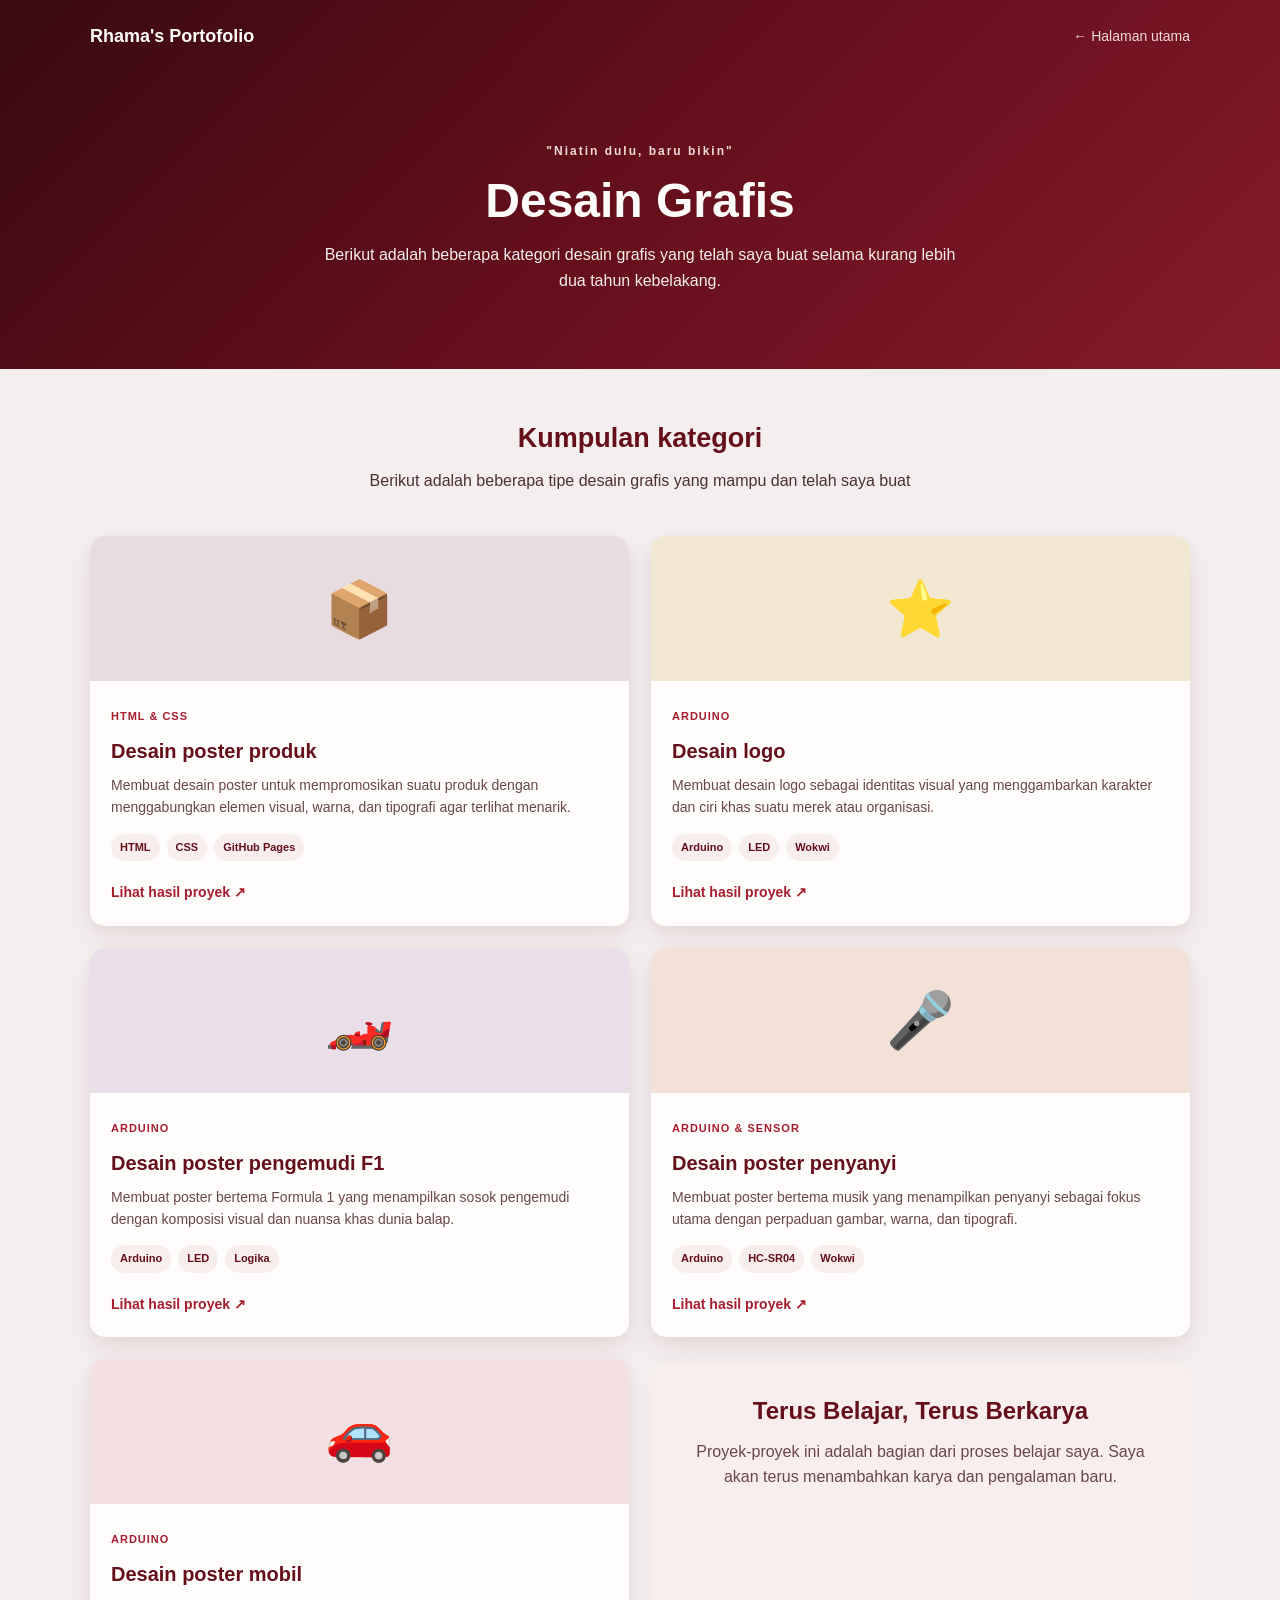
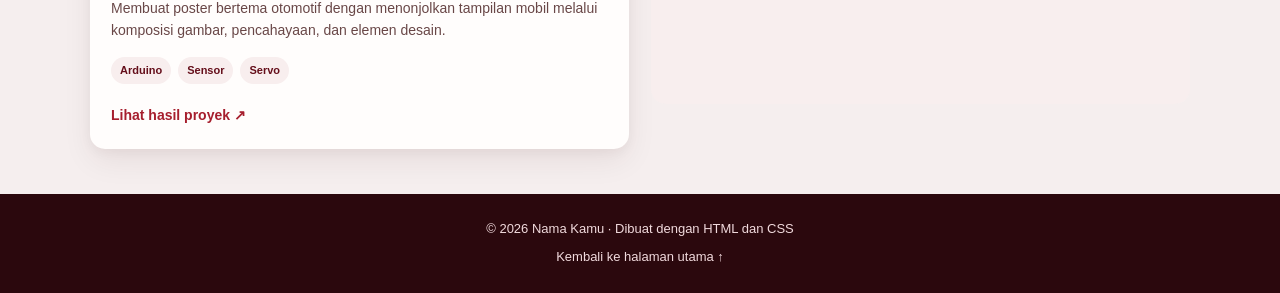
==== desaingrafis.html @ d7958106 "Add files via upload" ====
<!DOCTYPE html>
<html lang="id">
<head>
  <meta charset="UTF-8">
  <meta name="viewport" content="width=device-width, initial-scale=1.0">
  <meta name="description" content="Kumpulan proyek Informatika saya.">
  <title>Proyek Informatika Saya</title>
  <link rel="stylesheet" href="style-premium.css">
</head>
<body>
  <header class="site-header">
    <nav class="navbar">
      <a class="brand" href="index.html">Rhama's Portofolio</a>
      <a class="back-link" href="index.html">← Halaman utama</a>
    </nav>
    <div class="hero">
      <span class="eyebrow">"Niatin dulu, baru bikin"</span>
      <h1>Desain Grafis</h1>
      <p>Berikut adalah beberapa kategori desain grafis yang telah saya buat selama kurang lebih dua tahun kebelakang.</p>
    </div>
  </header>

  <main class="container">
    <section class="intro">
      <h2>Kumpulan kategori</h2>
      <p>Berikut adalah beberapa tipe desain grafis yang mampu dan telah saya buat</p>
    </section>

    <section class="project-grid" aria-label="Daftar proyek Informatika">
      <article class="project-card">
        <div class="project-visual visual-blue"><span>📦</span></div>
        <div class="project-content">
          <span class="category">HTML &amp; CSS</span><h3>Desain poster produk</h3>
          <p>Membuat desain poster untuk mempromosikan suatu produk dengan menggabungkan elemen visual, warna, dan tipografi agar terlihat menarik.</p>
          <div class="tags"><span>HTML</span><span>CSS</span><span>GitHub Pages</span></div>
          <a class="project-link" href="https://www.behance.net/gallery/240010021/PRODUCT-POSTERS-DESIGN">Lihat hasil proyek ↗</a>
        </div>
      </article>

      <article class="project-card">
        <div class="project-visual visual-green"><span>⭐</span></div>
        <div class="project-content">
          <span class="category">Arduino</span><h3>Desain logo</h3>
          <p>Membuat desain logo sebagai identitas visual yang menggambarkan karakter dan ciri khas suatu merek atau organisasi.</p>
          <div class="tags"><span>Arduino</span><span>LED</span><span>Wokwi</span></div>
          <a class="project-link" href="https://www.behance.net/gallery/239942193/LOGO-DESIGN">Lihat hasil proyek ↗</a>
        </div>
      </article>

      <article class="project-card">
        <div class="project-visual visual-purple"><span>🏎️</span></div>
        <div class="project-content">
          <span class="category">Arduino</span><h3>Desain poster pengemudi F1</h3>
          <p>Membuat poster bertema Formula 1 yang menampilkan sosok pengemudi dengan komposisi visual dan nuansa khas dunia balap.</p>
          <div class="tags"><span>Arduino</span><span>LED</span><span>Logika</span></div>
          <a class="project-link" href="https://www.behance.net/gallery/239941995/F1-DRIVER-POSTERS-DESIGN">Lihat hasil proyek ↗</a>
        </div>
      </article>

      <article class="project-card">
        <div class="project-visual visual-orange"><span>🎤</span></div>
        <div class="project-content">
          <span class="category">Arduino &amp; Sensor</span><h3>Desain poster penyanyi</h3>
          <p>Membuat poster bertema musik yang menampilkan penyanyi sebagai fokus utama dengan perpaduan gambar, warna, dan tipografi.</p>
          <div class="tags"><span>Arduino</span><span>HC-SR04</span><span>Wokwi</span></div>
          <a class="project-link" href="https://www.behance.net/gallery/239941339/SINGER-POSTERS-DESIGN">Lihat hasil proyek ↗</a>
        </div>
      </article>

      <article class="project-card">
        <div class="project-visual visual-pink"><span>🚗</span></div>
        <div class="project-content">
          <span class="category">Arduino</span><h3>Desain poster mobil</h3>
          <p>Membuat poster bertema otomotif dengan menonjolkan tampilan mobil melalui komposisi gambar, pencahayaan, dan elemen desain.</p>
          <div class="tags"><span>Arduino</span><span>Sensor</span><span>Servo</span></div>
          <a class="project-link" href="https://www.behance.net/gallery/239940915/CAR-POSTERS-DESIGN">Lihat hasil proyek ↗</a>
        </div>
      </article>

      <!--
      <article class="project-card">
        <div class="project-visual visual-teal"><span>🌡️</span></div>
        <div class="project-content">
          <span class="category">Arduino &amp; Sensor</span><h3>Monitoring Suhu dan Kelembapan</h3>
          <p>Membaca data suhu dan kelembapan menggunakan sensor, kemudian menampilkan hasilnya.</p>
          <div class="tags"><span>Arduino</span><span>DHT</span><span>LCD</span></div>
          <a class="project-link" href="#">Lihat hasil proyek ↗</a>
        </div>
      </article>

      <article class="project-card">
        <div class="project-visual visual-yellow"><span>☀️</span></div>
        <div class="project-content">
          <span class="category">Arduino &amp; Sensor</span><h3>Sensor Cahaya LDR</h3>
          <p>Menggunakan sensor LDR untuk mendeteksi cahaya dan mengatur LED secara otomatis.</p>
          <div class="tags"><span>Arduino</span><span>LDR</span><span>Sensor</span></div>
          <a class="project-link" href="#">Lihat hasil proyek ↗</a>
        </div>
      </article>

      <article class="project-card">
        <div class="project-visual visual-slate"><span>🖥️</span></div>
        <div class="project-content">
          <span class="category">Arduino</span><h3>LCD dan Push Button</h3>
          <p>Menggunakan tombol sebagai input dan LCD I2C untuk menampilkan informasi sederhana.</p>
          <div class="tags"><span>Arduino</span><span>LCD I2C</span><span>Input</span></div>
          <a class="project-link" href="#">Lihat hasil proyek ↗</a>
        </div>
      </article>
    </section>-->

    <section class="note">
      <h2>Terus Belajar, Terus Berkarya</h2>
      <p>Proyek-proyek ini adalah bagian dari proses belajar saya. Saya akan terus menambahkan karya dan pengalaman baru.</p>
    </section>
  </main>

  <footer class="footer">
    <p>© 2026 Nama Kamu · Dibuat dengan HTML dan CSS</p>
    <a href="index.html">Kembali ke halaman utama ↑</a>
  </footer>
</body>
</html>
---- style-premium.css ----
/* CSS EKSTERNAL - HALAMAN DESAIN GRAFIS */
* { box-sizing: border-box; }
html { scroll-behavior: smooth; }

body {
  margin: 0;
  font-family: 'Segoe UI', Tahoma, Geneva, Verdana, sans-serif;
  background: #f5eeee;
  color: #4b3033;
  line-height: 1.6;
}

.site-header {
  background: linear-gradient(135deg, #390a10, #650f1b, #851b2a);
  color: #fffdfc;
  padding: 0 7%;
}

.navbar {
  max-width: 1100px;
  margin: auto;
  min-height: 72px;
  display: flex;
  justify-content: space-between;
  align-items: center;
  gap: 20px;
}

.brand { color: #fffdfc; text-decoration: none; font-weight: bold; font-size: 18px; }
.back-link { color: #f1dadd; text-decoration: none; font-size: 14px; }
.back-link:hover, .footer a:hover { text-decoration: underline; }

.hero { max-width: 850px; margin: auto; text-align: center; padding: 65px 15px 75px; }
.eyebrow { display: inline-block; color: #f1dadd; font-size: 12px; font-weight: bold; letter-spacing: 2px; margin-bottom: 12px; }
.hero h1 { margin: 0 0 14px; font-size: clamp(32px, 5vw, 48px); line-height: 1.15; }
.hero p { max-width: 650px; margin: auto; color: #f5eeee; font-size: 16px; }

.container { width: min(1100px, 90%); margin: 0 auto; }
.intro { text-align: center; padding: 48px 10px 28px; }
.intro h2 { margin: 0 0 8px; color: #650f1b; font-size: 27px; }
.intro p { max-width: 650px; margin: auto; color: #4b3033; }

.project-grid { display: grid; grid-template-columns: repeat(2, minmax(0, 1fr)); gap: 22px; padding: 15px 0 45px; }

.project-card {
  background: #fffdfc;
  border-radius: 15px;
  overflow: hidden;
  box-shadow: 0 4px 12px rgba(57, 10, 16, .04), 0 12px 30px rgba(57, 10, 16, .07);
  transition: transform .2s ease, box-shadow .2s ease;
}

.project-card:hover {
  transform: translateY(-5px);
  box-shadow: 0 8px 20px rgba(57, 10, 16, .08), 0 18px 38px rgba(57, 10, 16, .12);
}

.project-visual { min-height: 145px; display: flex; justify-content: center; align-items: center; }
.project-visual span { font-size: 55px; }

/* Warna header tiap kartu mengikuti nuansa ikon/proyeknya */
.visual-blue { background: #e8dce0; }
.visual-green { background: #f2e8d2; }
.visual-purple { background: #eadfe9; }
.visual-orange { background: #f3e1d8; }
.visual-pink { background: #f4dfe3; }
.visual-teal { background: #dcebe7; }
.visual-yellow { background: #f5edcf; }
.visual-slate { background: #e5e1df; }

.project-content { padding: 21px; }
.category { color: #a61e2d; font-size: 11px; font-weight: bold; letter-spacing: 1px; text-transform: uppercase; }
.project-content h3 { margin: 7px 0; color: #650f1b; font-size: 20px; }
.project-content p { color: #694747; font-size: 14px; margin: 0 0 15px; }
.tags { display: flex; flex-wrap: wrap; gap: 7px; margin-bottom: 18px; }
.tags span { background: #f8eeee; color: #650f1b; padding: 5px 9px; border-radius: 20px; font-size: 11px; font-weight: bold; }
.project-link { display: inline-block; color: #a61e2d; font-size: 14px; font-weight: bold; text-decoration: none; }
.project-link:hover { color: #650f1b; text-decoration: underline; }

.note { background: #f8eeee; border-radius: 15px; padding: 28px; text-align: center; margin: 5px 0 45px; }
.note h2 { margin: 0 0 8px; color: #650f1b; }
.note p { color: #694747; margin: 0; }

.footer { background: #2b080d; color: #f1dadd; text-align: center; padding: 25px 15px; font-size: 13px; }
.footer p { margin: 0 0 7px; }
.footer a { color: #f1dadd; text-decoration: none; }

@media (max-width: 650px) {
  .site-header { padding: 0 5%; }
  .navbar { min-height: 65px; }
  .brand { font-size: 15px; }
  .back-link { font-size: 12px; }
  .hero { padding: 48px 5px 55px; }
  .hero p { font-size: 14px; }
  .container { width: 92%; }
  .project-grid { grid-template-columns: 1fr; gap: 17px; }
  .project-visual { min-height: 125px; }
  .intro { padding-top: 35px; }
}
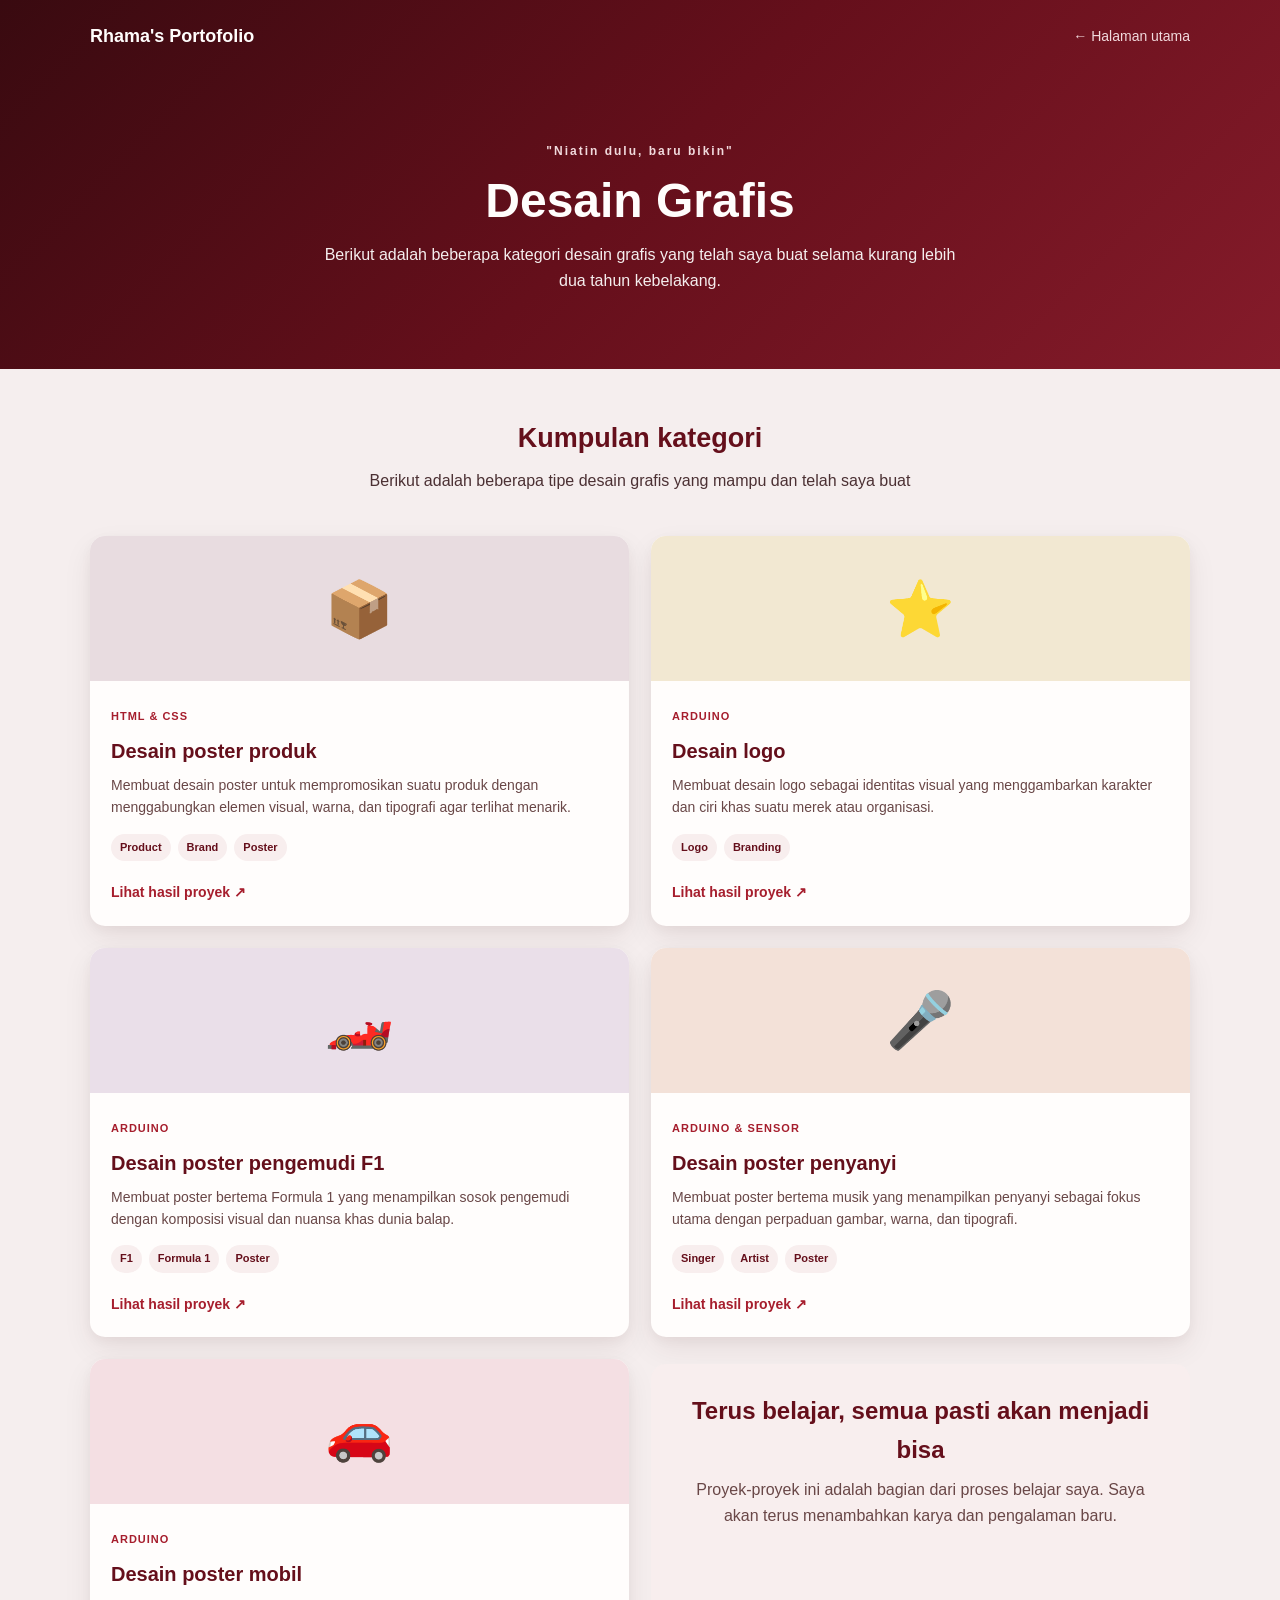
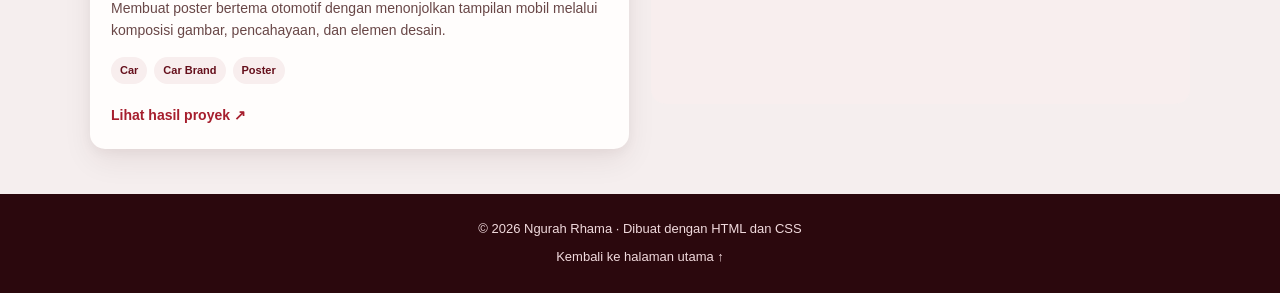
==== commit b04ba1cc: "Update desaingrafis.html" ====
--- a/desaingrafis.html
+++ b/desaingrafis.html
@@ -32,7 +32,7 @@
         <div class="project-content">
           <span class="category">HTML &amp; CSS</span><h3>Desain poster produk</h3>
           <p>Membuat desain poster untuk mempromosikan suatu produk dengan menggabungkan elemen visual, warna, dan tipografi agar terlihat menarik.</p>
-          <div class="tags"><span>HTML</span><span>CSS</span><span>GitHub Pages</span></div>
+          <div class="tags"><span>Product</span><span>Brand</span><span>Poster</span></div>
           <a class="project-link" href="https://www.behance.net/gallery/240010021/PRODUCT-POSTERS-DESIGN">Lihat hasil proyek ↗</a>
         </div>
       </article>
@@ -42,7 +42,7 @@
         <div class="project-content">
           <span class="category">Arduino</span><h3>Desain logo</h3>
           <p>Membuat desain logo sebagai identitas visual yang menggambarkan karakter dan ciri khas suatu merek atau organisasi.</p>
-          <div class="tags"><span>Arduino</span><span>LED</span><span>Wokwi</span></div>
+          <div class="tags"><span>Logo</span><span>Branding</span></div>
           <a class="project-link" href="https://www.behance.net/gallery/239942193/LOGO-DESIGN">Lihat hasil proyek ↗</a>
         </div>
       </article>
@@ -52,7 +52,7 @@
         <div class="project-content">
           <span class="category">Arduino</span><h3>Desain poster pengemudi F1</h3>
           <p>Membuat poster bertema Formula 1 yang menampilkan sosok pengemudi dengan komposisi visual dan nuansa khas dunia balap.</p>
-          <div class="tags"><span>Arduino</span><span>LED</span><span>Logika</span></div>
+          <div class="tags"><span>F1</span><span>Formula 1</span><span>Poster</span></div>
           <a class="project-link" href="https://www.behance.net/gallery/239941995/F1-DRIVER-POSTERS-DESIGN">Lihat hasil proyek ↗</a>
         </div>
       </article>
@@ -62,7 +62,7 @@
         <div class="project-content">
           <span class="category">Arduino &amp; Sensor</span><h3>Desain poster penyanyi</h3>
           <p>Membuat poster bertema musik yang menampilkan penyanyi sebagai fokus utama dengan perpaduan gambar, warna, dan tipografi.</p>
-          <div class="tags"><span>Arduino</span><span>HC-SR04</span><span>Wokwi</span></div>
+          <div class="tags"><span>Singer</span><span>Artist</span><span>Poster</span></div>
           <a class="project-link" href="https://www.behance.net/gallery/239941339/SINGER-POSTERS-DESIGN">Lihat hasil proyek ↗</a>
         </div>
       </article>
@@ -72,52 +72,20 @@
         <div class="project-content">
           <span class="category">Arduino</span><h3>Desain poster mobil</h3>
           <p>Membuat poster bertema otomotif dengan menonjolkan tampilan mobil melalui komposisi gambar, pencahayaan, dan elemen desain.</p>
-          <div class="tags"><span>Arduino</span><span>Sensor</span><span>Servo</span></div>
+          <div class="tags"><span>Car</span><span>Car Brand</span><span>Poster</span></div>
           <a class="project-link" href="https://www.behance.net/gallery/239940915/CAR-POSTERS-DESIGN">Lihat hasil proyek ↗</a>
         </div>
       </article>
 
-      <!--
-      <article class="project-card">
-        <div class="project-visual visual-teal"><span>🌡️</span></div>
-        <div class="project-content">
-          <span class="category">Arduino &amp; Sensor</span><h3>Monitoring Suhu dan Kelembapan</h3>
-          <p>Membaca data suhu dan kelembapan menggunakan sensor, kemudian menampilkan hasilnya.</p>
-          <div class="tags"><span>Arduino</span><span>DHT</span><span>LCD</span></div>
-          <a class="project-link" href="#">Lihat hasil proyek ↗</a>
-        </div>
-      </article>
-
-      <article class="project-card">
-        <div class="project-visual visual-yellow"><span>☀️</span></div>
-        <div class="project-content">
-          <span class="category">Arduino &amp; Sensor</span><h3>Sensor Cahaya LDR</h3>
-          <p>Menggunakan sensor LDR untuk mendeteksi cahaya dan mengatur LED secara otomatis.</p>
-          <div class="tags"><span>Arduino</span><span>LDR</span><span>Sensor</span></div>
-          <a class="project-link" href="#">Lihat hasil proyek ↗</a>
-        </div>
-      </article>
-
-      <article class="project-card">
-        <div class="project-visual visual-slate"><span>🖥️</span></div>
-        <div class="project-content">
-          <span class="category">Arduino</span><h3>LCD dan Push Button</h3>
-          <p>Menggunakan tombol sebagai input dan LCD I2C untuk menampilkan informasi sederhana.</p>
-          <div class="tags"><span>Arduino</span><span>LCD I2C</span><span>Input</span></div>
-          <a class="project-link" href="#">Lihat hasil proyek ↗</a>
-        </div>
-      </article>
-    </section>-->
-
     <section class="note">
-      <h2>Terus Belajar, Terus Berkarya</h2>
+      <h2>Terus belajar, semua pasti akan menjadi bisa</h2>
       <p>Proyek-proyek ini adalah bagian dari proses belajar saya. Saya akan terus menambahkan karya dan pengalaman baru.</p>
     </section>
   </main>
 
   <footer class="footer">
-    <p>© 2026 Nama Kamu · Dibuat dengan HTML dan CSS</p>
+    <p>© 2026 Ngurah Rhama · Dibuat dengan HTML dan CSS</p>
     <a href="index.html">Kembali ke halaman utama ↑</a>
   </footer>
 </body>
-</html>+</html>
